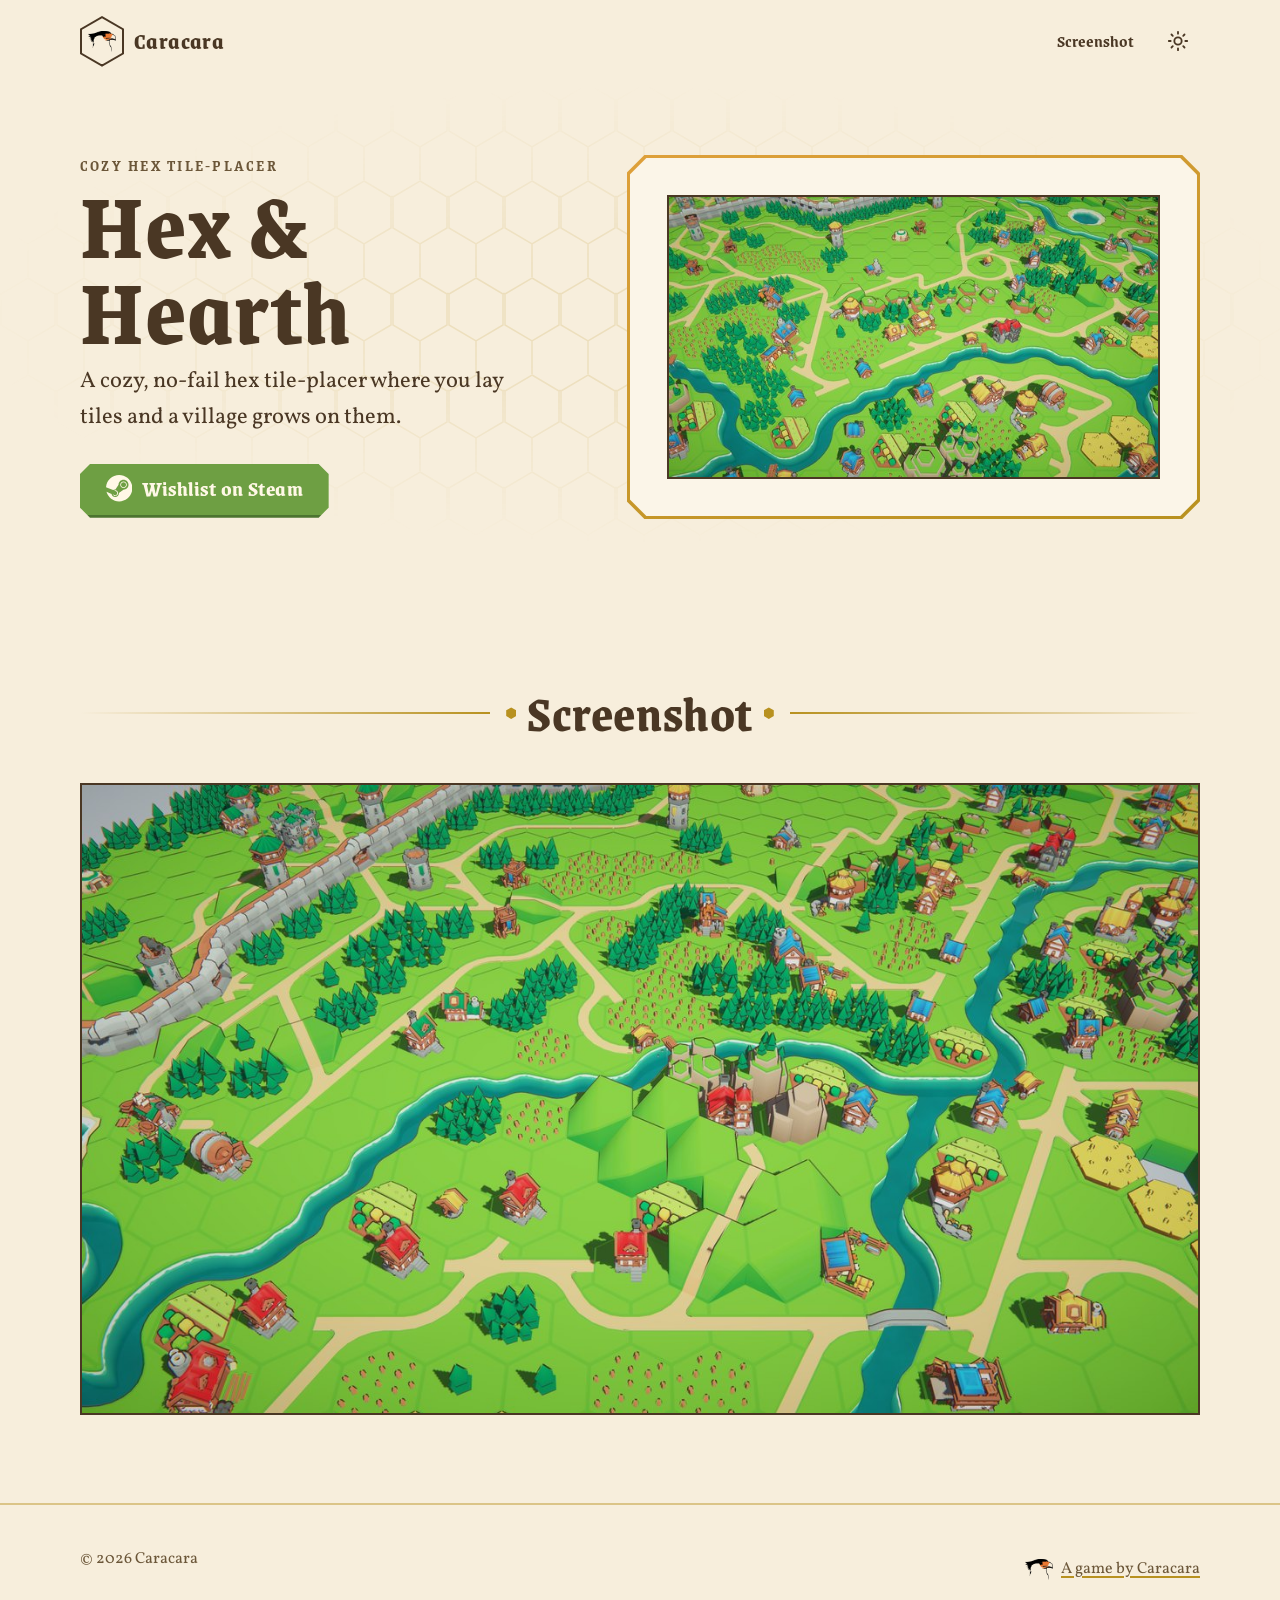
==== games/hex-and-hearth/index.html @ bdda9348 "caracara.games: the studio page and the Hex & Hearth page, from Claude Design's handoff Steam app 52" ====
<!doctype html>
<html lang="en">
<head>
  <meta charset="utf-8">
  <meta name="viewport" content="width=device-width, initial-scale=1">
  <title>Hex &amp; Hearth — a cozy hex tile-placer by Caracara</title>
  <meta name="description" content="Hex &amp; Hearth is a cozy, no-fail hex tile-placer where you lay tiles and a village grows on them.">
  <meta name="theme-color" content="#F7EEDC" media="(prefers-color-scheme: light)">
  <meta name="theme-color" content="#2E251A" media="(prefers-color-scheme: dark)">
  <link rel="canonical" href="https://caracara.games/games/hex-and-hearth/">
  <link rel="icon" type="image/png" href="../../assets/img/caracara-mark.png">
  <meta property="og:type" content="website">
  <meta property="og:title" content="Hex &amp; Hearth">
  <meta property="og:description" content="A cozy, no-fail hex tile-placer. Lay tiles and watch a village grow.">
  <meta property="og:url" content="https://caracara.games/games/hex-and-hearth/">
  <meta property="og:image" content="https://caracara.games/assets/img/hex-and-hearth-og.jpg">
  <meta name="twitter:card" content="summary_large_image">
  <script>try{var t=localStorage.getItem("caracara-theme");if(t)document.documentElement.dataset.theme=t}catch(e){}</script>
  <link rel="preconnect" href="https://fonts.googleapis.com">
  <link rel="preconnect" href="https://fonts.gstatic.com" crossorigin>
  <link rel="stylesheet" href="https://fonts.googleapis.com/css2?family=Grenze:wght@600;700&family=Vollkorn:ital,wght@0,400;0,600;1,400&display=swap">
  <link rel="stylesheet" href="game.css">
</head>
<body>
  <a class="skip" href="#main">Skip to content</a>

  <header class="site-header">
    <div class="wrap">
      <a class="brand" href="../../" aria-label="Caracara studio home">
        <span class="brand-hex" aria-hidden="true"><span><img src="../../assets/img/caracara-mark.png" alt="" width="684" height="521"></span></span>
        Caracara
      </a>
      <nav class="nav" aria-label="Main">
        <a href="#trailer">Screenshot</a>
        <button class="theme-toggle" type="button" aria-label="Toggle dark theme" aria-pressed="false">
          <svg class="sun" viewBox="0 0 24 24" fill="none" stroke="currentColor" stroke-width="2" stroke-linecap="round" aria-hidden="true"><circle cx="12" cy="12" r="4"/><path d="M12 2v2M12 20v2M4.9 4.9l1.4 1.4M17.7 17.7l1.4 1.4M2 12h2M20 12h2M4.9 19.1l1.4-1.4M17.7 6.3l1.4-1.4"/></svg>
          <svg class="moon" viewBox="0 0 24 24" fill="none" stroke="currentColor" stroke-width="2" stroke-linejoin="round" aria-hidden="true"><path d="M20 14.5A8 8 0 1 1 9.5 4a6.5 6.5 0 0 0 10.5 10.5z"/></svg>
        </button>
      </nav>
    </div>
  </header>

  <main id="main">
    <section class="game-hero hexfield" aria-labelledby="hh-title">
      <div class="wrap">
        <div>
          <p class="eyebrow">Cozy hex tile-placer</p>
          <h1 id="hh-title">Hex &amp; Hearth</h1>
          <p class="lede">A cozy, no-fail hex tile-placer where you lay tiles and a village grows on them.</p>
          <a class="btn" href="https://store.steampowered.com/app/5249590/" rel="noopener">
            <svg viewBox="0 0 24 24" aria-hidden="true"><path d="M11.979 0C5.678 0 .511 4.86.022 11.037l6.432 2.658c.545-.371 1.203-.59 1.912-.59.063 0 .125.004.188.006l2.861-4.142V8.91c0-2.495 2.028-4.524 4.524-4.524 2.494 0 4.524 2.031 4.524 4.527s-2.03 4.525-4.524 4.525h-.105l-4.076 2.911c0 .052.004.105.004.159 0 1.875-1.515 3.396-3.39 3.396-1.635 0-3.016-1.173-3.331-2.727L.436 15.27C1.862 20.307 6.486 24 11.979 24c6.627 0 11.999-5.373 11.999-12S18.605 0 11.979 0zM7.54 18.21l-1.473-.61c.262.543.714.999 1.314 1.25 1.297.539 2.793-.076 3.332-1.375.263-.63.264-1.319.005-1.949s-.75-1.121-1.377-1.383c-.624-.26-1.29-.249-1.878-.03l1.523.63c.956.4 1.409 1.5 1.009 2.455-.397.957-1.497 1.41-2.454 1.012H7.54zm11.415-9.303c0-1.662-1.353-3.015-3.015-3.015-1.665 0-3.015 1.353-3.015 3.015 0 1.665 1.35 3.015 3.015 3.015 1.663 0 3.015-1.35 3.015-3.015zm-5.273-.005c0-1.252 1.013-2.266 2.265-2.266 1.249 0 2.266 1.014 2.266 2.266 0 1.251-1.017 2.265-2.266 2.265-1.253 0-2.265-1.014-2.265-2.265z"/></svg>
            Wishlist on Steam
          </a>
        </div>
        <div class="panel gilt">
          <div class="capsule">
            <!-- Stand-in: a still from the game. Swap for the Steam main capsule (616×353, and 1232×706 for 2x) when it exists. -->
            <img src="../../assets/img/hex-and-hearth-capsule-2x.jpg" srcset="../../assets/img/hex-and-hearth-capsule.jpg 616w, ../../assets/img/hex-and-hearth-capsule-2x.jpg 1232w"
                 sizes="(max-width: 760px) 90vw, 560px" alt="A village in Hex &amp; Hearth: houses, fields and a river on green hexes" width="616" height="353" fetchpriority="high">
          </div>
        </div>
      </div>
    </section>

    <section id="trailer" class="section" aria-labelledby="trailer-title">
      <div class="wrap">
        <!-- When the trailer is in, this heading and the nav link go back to "Trailer" -->
        <h2 class="section-title" id="trailer-title"><span>Screenshot</span></h2>
        <div class="trailer">
          <!-- Until there is a trailer, a still from the game. To swap, keep one of:
            <iframe src="https://www.youtube-nocookie.com/embed/VIDEO_ID" title="Hex &amp; Hearth trailer" loading="lazy" allow="encrypted-media; picture-in-picture" allowfullscreen></iframe>
            <video src="assets/trailer.mp4" poster="assets/trailer-poster.jpg" controls preload="none"></video>
            <img src="assets/gameplay.webp" alt="Tiles being placed as a village grows" loading="lazy">
          -->
          <img src="../../assets/img/hex-and-hearth-still.jpg" srcset="../../assets/img/hex-and-hearth-still.jpg 1280w, ../../assets/img/hex-and-hearth-still-2x.jpg 1920w"
               sizes="(max-width: 1160px) 92vw, 1120px" alt="A river winding between farms and houses in Hex &amp; Hearth" width="1280" height="720" loading="lazy">
        </div>
      </div>
    </section>

  </main>

  <footer class="site-footer">
    <div class="wrap">
      <small>© <span id="y">2026</span> Caracara</small>
      <a class="by" href="../../"><img src="../../assets/img/caracara-mark.png" alt="" width="684" height="521">A game by Caracara</a>
    </div>
  </footer>

  <script>
    (function () {
      var root = document.documentElement, btn = document.querySelector(".theme-toggle");
      function isDark() { return root.dataset.theme ? root.dataset.theme === "dark" : matchMedia("(prefers-color-scheme: dark)").matches; }
      function sync() { var d = isDark(); root.dataset.theme = d ? "dark" : "light"; btn.setAttribute("aria-pressed", d); }
      sync();
      btn.addEventListener("click", function () {
        root.dataset.theme = isDark() ? "light" : "dark";
        try { localStorage.setItem("caracara-theme", root.dataset.theme); } catch (e) {}
        sync();
      });
      document.getElementById("y").textContent = new Date().getFullYear();
    })();
  </script>
</body>
</html>
---- games/hex-and-hearth/game.css ----
/* Hex & Hearth — game page (game art style) */

:root {
  --paper: #F7EEDC;
  --paper-2: #EFE2C4;
  --ink: #4A3724;
  --ink-soft: #6B5638;
  --rim: #4A3724;
  --gold: #B8911F;
  --gold-hi: #DEA03A;
  --leaf: #6E9F43;
  --leaf-lip: #4C7430;
  --leaf-ink: #FFF8E6;
  --panel: #FBF5E8;
  --medallion: #F7EEDC;
  --pattern-stroke: %23B8911F;
  --pattern-opacity: .16;
  --chamfer: 18px;
  --display: "Grenze", "Vollkorn", Georgia, serif;
  --body: "Vollkorn", Georgia, "Times New Roman", serif;
  color-scheme: light;
}

@media (prefers-color-scheme: dark) {
  :root:not([data-theme="light"]) {
    --paper: #2E251A;
    --paper-2: #261E15;
    --ink: #EFE6D2;
    --ink-soft: #D2C4A6;
    --rim: #DEA03A;
    --panel: #3A2F22;
    --leaf-lip: #45682B;
    --pattern-opacity: .10;
    color-scheme: dark;
  }
}
:root[data-theme="dark"] {
  --paper: #2E251A;
  --paper-2: #261E15;
  --ink: #EFE6D2;
  --ink-soft: #D2C4A6;
  --rim: #DEA03A;
  --panel: #3A2F22;
  --leaf-lip: #45682B;
  --pattern-opacity: .10;
  color-scheme: dark;
}

*, *::before, *::after { box-sizing: border-box; }
html { scroll-behavior: smooth; -webkit-text-size-adjust: 100%; }
body {
  margin: 0;
  background: var(--paper);
  color: var(--ink);
  font: 400 1.125rem/1.6 var(--body);
  text-rendering: optimizeLegibility;
}
img, svg { display: block; max-width: 100%; height: auto; }
a { color: var(--ink); text-decoration-color: var(--gold); text-underline-offset: .18em; text-decoration-thickness: 2px; }
a:hover { color: var(--ink); text-decoration-color: var(--gold-hi); }
:focus-visible { outline: 3px solid var(--gold-hi); outline-offset: 3px; }

.skip {
  position: absolute; left: 1rem; top: -4rem; z-index: 10;
  background: var(--ink); color: var(--paper); padding: .5rem 1rem;
}
.skip:focus { top: 1rem; }

.wrap { width: min(1120px, 100% - 2.5rem); margin-inline: auto; }

/* Header */
.site-header { padding-block: 1rem; }
.site-header .wrap { display: flex; align-items: center; justify-content: space-between; gap: 1rem; }
.brand { display: flex; align-items: center; gap: .6rem; text-decoration: none; font: 700 1.5rem/1 var(--display); letter-spacing: .02em; }
.brand-hex {
  width: 44px; aspect-ratio: .866; display: grid; place-items: center;
  background: var(--rim);
  clip-path: polygon(50% 0, 100% 25%, 100% 75%, 50% 100%, 0 75%, 0 25%);
}
.brand-hex span {
  width: calc(100% - 4px); aspect-ratio: .866; display: grid; place-items: center;
  background: var(--medallion);
  clip-path: inherit;
}
.brand-hex img { width: 70%; }
.nav { display: flex; align-items: center; gap: .25rem 1.25rem; flex-wrap: wrap; justify-content: flex-end; }
.nav a { font: 600 1.15rem/1 var(--display); text-decoration: none; padding: .5rem .1rem; }
.nav a:hover { text-decoration: underline; text-decoration-color: var(--gold); }
.theme-toggle {
  display: grid; place-items: center; width: 44px; height: 44px;
  border: 0; padding: 0; cursor: pointer; color: var(--ink);
  background: transparent;
}
.theme-toggle svg { width: 22px; height: 22px; }
.theme-toggle .moon { display: none; }
:root[data-theme="dark"] .theme-toggle .sun { display: none; }
:root[data-theme="dark"] .theme-toggle .moon { display: block; }

/* Hex motif ground */
.hexfield {
  position: relative; isolation: isolate;
}
.hexfield::before {
  content: ""; position: absolute; inset: 0; z-index: -1; pointer-events: none;
  opacity: var(--pattern-opacity);
  background-image: url("data:image/svg+xml,%3Csvg xmlns='http://www.w3.org/2000/svg' width='56' height='97' viewBox='0 0 56 97'%3E%3Cpath d='M28 1l27 16v31L28 64 1 48V17zM28 64v33M1 17L-26 1M55 17L82 1' fill='none' stroke='%23B8911F' stroke-width='1.5'/%3E%3C/svg%3E");
  background-size: 56px 97px;
  -webkit-mask-image: radial-gradient(ellipse 70% 60% at 50% 45%, #000 20%, transparent 75%);
          mask-image: radial-gradient(ellipse 70% 60% at 50% 45%, #000 20%, transparent 75%);
}

/* Hero */
.hero { padding-block: clamp(2.5rem, 8vw, 6rem) clamp(3rem, 9vw, 7rem); text-align: center; }
.hero .wrap { display: grid; justify-items: center; gap: clamp(1.25rem, 3vw, 2rem); }
.medallion {
  width: clamp(200px, 36vw, 300px); aspect-ratio: .866;
  display: grid; place-items: center;
  background: linear-gradient(160deg, var(--gold-hi), var(--gold));
  clip-path: polygon(50% 0, 100% 25%, 100% 75%, 50% 100%, 0 75%, 0 25%);
}
.medallion > div {
  width: calc(100% - 10px); aspect-ratio: .866; display: grid; place-items: center;
  background: var(--medallion);
  clip-path: inherit;
}
.medallion img { width: 72%; transform: translate(-3%, 4%); }
.wordmark { width: clamp(220px, 44vw, 380px); }
.hero h1 { margin: 0; }
.tagline {
  margin: 0; max-width: 34ch;
  font: italic 400 clamp(1.25rem, 2.6vw, 1.6rem)/1.4 var(--body);
  color: var(--ink-soft);
  text-wrap: balance;
}

/* Section headings: gold hairline + hex finial */
section { scroll-margin-top: 1rem; }
.section { padding-block: clamp(3rem, 8vw, 5.5rem); }
.section-title {
  display: grid; grid-template-columns: minmax(0, 1fr) auto minmax(0, 1fr); align-items: center; gap: 1rem;
  margin: 0 0 clamp(1.75rem, 4vw, 2.75rem);
  font: 700 clamp(2.25rem, 5vw, 3.25rem)/1 var(--display);
  letter-spacing: .01em; text-align: center;
}
.section-title::before, .section-title::after {
  content: ""; height: 2px;
  background: linear-gradient(90deg, transparent, var(--gold));
}
.section-title::after { background: linear-gradient(270deg, transparent, var(--gold)); }
.section-title span { display: inline-flex; align-items: center; gap: .7rem; }
.section-title span::before, .section-title span::after {
  content: ""; width: 10px; aspect-ratio: .866; background: var(--gold);
  clip-path: polygon(50% 0, 100% 25%, 100% 75%, 50% 100%, 0 75%, 0 25%);
}

/* Chamfered-octagon panel */
.panel {
  --c: var(--chamfer);
  position: relative; isolation: isolate;
  padding: clamp(1.25rem, 3.5vw, 2.5rem);
}
.panel::before, .panel::after {
  content: ""; position: absolute; z-index: -1;
  clip-path: polygon(var(--c) 0, calc(100% - var(--c)) 0, 100% var(--c), 100% calc(100% - var(--c)), calc(100% - var(--c)) 100%, var(--c) 100%, 0 calc(100% - var(--c)), 0 var(--c));
}
.panel::before { inset: 0; background: var(--rim); }
.panel::after { inset: 2px; background: var(--panel); --c: calc(var(--chamfer) - 1px); }
.panel.gilt::before { background: linear-gradient(160deg, var(--gold-hi), var(--gold)); }
.panel.gilt::after { inset: 3px; }

/* Game feature */
.game {
  display: grid; gap: clamp(1.5rem, 4vw, 2.5rem);
  grid-template-columns: minmax(0, 1.1fr) minmax(0, 1fr);
  align-items: center;
}
.capsule { border: 2px solid var(--rim); background: var(--paper-2); }
.capsule img { width: 100%; aspect-ratio: 616 / 353; object-fit: cover; }
.eyebrow {
  margin: 0 0 .25rem;
  font: 600 1rem/1.2 var(--display); letter-spacing: .14em; text-transform: uppercase;
  color: var(--ink-soft);
}
.game h3 { margin: 0 0 .75rem; font: 700 clamp(2.25rem, 5vw, 3.25rem)/1 var(--display); }
.game p { margin: 0 0 1.5rem; max-width: 46ch; text-wrap: pretty; }
.game .note { margin: .75rem 0 0; font-size: 1rem; color: var(--ink-soft); }
.trailer { grid-column: 1 / -1; border: 2px solid var(--rim); background: var(--paper-2); }
.trailer > * { display: block; width: 100%; aspect-ratio: 16 / 9; border: 0; object-fit: cover; }

/* Primary button: leaf-green chamfer with a 3px lip */
.btn {
  --c: 10px;
  display: inline-flex; align-items: center; gap: .6rem;
  min-height: 52px; padding: .7rem 1.6rem 1rem;
  font: 700 1.375rem/1 var(--display); letter-spacing: .02em;
  color: var(--leaf-ink); text-decoration: none;
  background: linear-gradient(to top, var(--leaf-lip) 3px, var(--leaf) 3px);
  clip-path: polygon(var(--c) 0, calc(100% - var(--c)) 0, 100% var(--c), 100% calc(100% - var(--c)), calc(100% - var(--c)) 100%, var(--c) 100%, 0 calc(100% - var(--c)), 0 var(--c));
  transition: transform .15s ease, filter .15s ease;
}
.btn:hover { color: var(--leaf-ink); filter: brightness(1.06); transform: translateY(-2px); }
.btn:active { transform: translateY(1px); background: var(--leaf-lip); }
.btn svg { width: 1.2em; height: 1.2em; fill: currentColor; }
.btn:focus-visible { outline: none; filter: drop-shadow(0 0 0 var(--gold-hi)) drop-shadow(0 0 3px var(--gold-hi)); }

/* About */
.about p {
  margin: 0 auto; max-width: 60ch; text-align: center;
  font-size: clamp(1.15rem, 2vw, 1.3rem); text-wrap: pretty;
}

/* Contact */
.contact-grid { display: grid; gap: 1.25rem; grid-template-columns: repeat(auto-fit, minmax(min(100%, 300px), 1fr)); }
.contact-grid h3 { margin: 0 0 .35rem; font: 700 1.75rem/1.1 var(--display); }
.contact-grid p { margin: 0 0 .75rem; color: var(--ink-soft); }
.contact-grid a.big { font: 600 clamp(1.2rem, 2.4vw, 1.4rem)/1.3 var(--body); overflow-wrap: anywhere; }

/* Footer */
.site-footer { padding-block: 2rem 2.5rem; border-top: 2px solid color-mix(in srgb, var(--gold) 45%, transparent); }
.site-footer .wrap { display: flex; flex-wrap: wrap; align-items: center; justify-content: space-between; gap: 1rem; }
.site-footer small { font-size: 1rem; color: var(--ink-soft); }
.social { display: flex; gap: .5rem; list-style: none; margin: 0; padding: 0; }
.social a {
  position: relative;
  width: 48px; aspect-ratio: .866; display: grid; place-items: center;
  color: var(--ink); background: var(--rim);
  clip-path: polygon(50% 0, 100% 25%, 100% 75%, 50% 100%, 0 75%, 0 25%);
  transition: background .15s ease;
}
.social a > span {
  width: calc(100% - 4px); aspect-ratio: .866; display: grid; place-items: center;
  background: var(--panel); clip-path: inherit;
}
.social a:hover { background: var(--gold-hi); }
.social a:focus-visible { outline: none; background: var(--gold-hi); }
.social svg { width: 20px; height: 20px; fill: currentColor; }

.sr-only { position: absolute; width: 1px; height: 1px; margin: -1px; padding: 0; border: 0; overflow: hidden; clip: rect(0 0 0 0); white-space: nowrap; }

@media (max-width: 760px) {
  .game { grid-template-columns: 1fr; }
  .nav a.hide-sm { display: none; }
}
@media (prefers-reduced-motion: reduce) {
  html { scroll-behavior: auto; }
  * { transition: none !important; }
}

/* Game hero */
.game-hero { padding-block: clamp(2rem, 6vw, 4.5rem) clamp(3rem, 7vw, 5rem); }
.game-hero .wrap { display: grid; gap: clamp(1.5rem, 4vw, 3rem); grid-template-columns: minmax(0, 1fr) minmax(0, 1.15fr); align-items: center; }
.game-hero h1 { margin: 0 0 .75rem; font: 700 clamp(3.25rem, 9vw, 6rem)/.9 var(--display); letter-spacing: .01em; }
.game-hero .lede { margin: 0 0 1.75rem; max-width: 36ch; font-size: clamp(1.2rem, 2.2vw, 1.4rem); text-wrap: pretty; }
.by { display: inline-flex; align-items: center; gap: .5rem; margin-top: 1.25rem; font-size: 1rem; color: var(--ink-soft); }
.by img { width: 28px; }
@media (max-width: 760px) { .game-hero .wrap { grid-template-columns: 1fr; } }
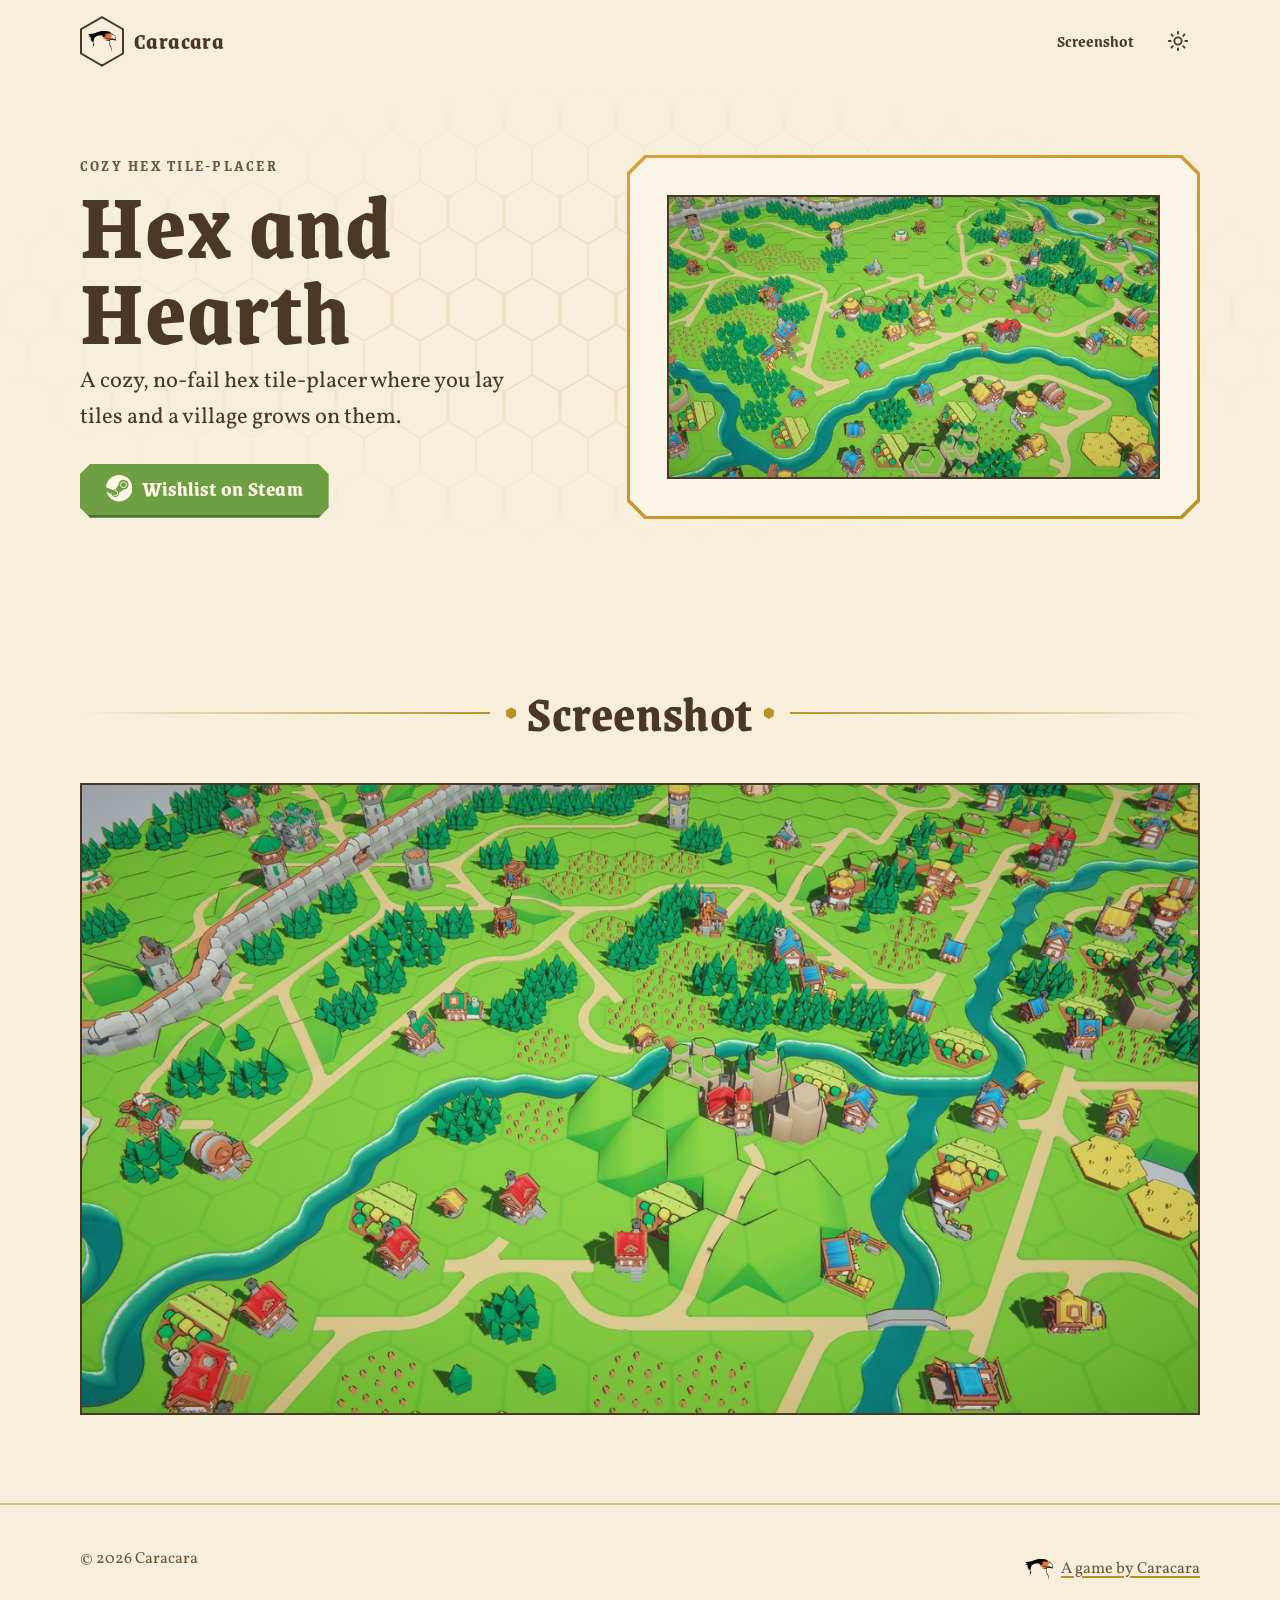
==== commit 51af3b15: "The game is "Hex and Hearth" now, spelled out Co-Authored-By: Claude Opus 5.5 <noreply@anthropic.com" ====
--- a/games/hex-and-hearth/index.html
+++ b/games/hex-and-hearth/index.html
@@ -3,14 +3,14 @@
 <head>
   <meta charset="utf-8">
   <meta name="viewport" content="width=device-width, initial-scale=1">
-  <title>Hex &amp; Hearth — a cozy hex tile-placer by Caracara</title>
-  <meta name="description" content="Hex &amp; Hearth is a cozy, no-fail hex tile-placer where you lay tiles and a village grows on them.">
+  <title>Hex and Hearth — a cozy hex tile-placer by Caracara</title>
+  <meta name="description" content="Hex and Hearth is a cozy, no-fail hex tile-placer where you lay tiles and a village grows on them.">
   <meta name="theme-color" content="#F7EEDC" media="(prefers-color-scheme: light)">
   <meta name="theme-color" content="#2E251A" media="(prefers-color-scheme: dark)">
   <link rel="canonical" href="https://caracara.games/games/hex-and-hearth/">
   <link rel="icon" type="image/png" href="../../assets/img/caracara-mark.png">
   <meta property="og:type" content="website">
-  <meta property="og:title" content="Hex &amp; Hearth">
+  <meta property="og:title" content="Hex and Hearth">
   <meta property="og:description" content="A cozy, no-fail hex tile-placer. Lay tiles and watch a village grow.">
   <meta property="og:url" content="https://caracara.games/games/hex-and-hearth/">
   <meta property="og:image" content="https://caracara.games/assets/img/hex-and-hearth-og.jpg">
@@ -45,7 +45,7 @@
       <div class="wrap">
         <div>
           <p class="eyebrow">Cozy hex tile-placer</p>
-          <h1 id="hh-title">Hex &amp; Hearth</h1>
+          <h1 id="hh-title">Hex and Hearth</h1>
           <p class="lede">A cozy, no-fail hex tile-placer where you lay tiles and a village grows on them.</p>
           <a class="btn" href="https://store.steampowered.com/app/5249590/" rel="noopener">
             <svg viewBox="0 0 24 24" aria-hidden="true"><path d="M11.979 0C5.678 0 .511 4.86.022 11.037l6.432 2.658c.545-.371 1.203-.59 1.912-.59.063 0 .125.004.188.006l2.861-4.142V8.91c0-2.495 2.028-4.524 4.524-4.524 2.494 0 4.524 2.031 4.524 4.527s-2.03 4.525-4.524 4.525h-.105l-4.076 2.911c0 .052.004.105.004.159 0 1.875-1.515 3.396-3.39 3.396-1.635 0-3.016-1.173-3.331-2.727L.436 15.27C1.862 20.307 6.486 24 11.979 24c6.627 0 11.999-5.373 11.999-12S18.605 0 11.979 0zM7.54 18.21l-1.473-.61c.262.543.714.999 1.314 1.25 1.297.539 2.793-.076 3.332-1.375.263-.63.264-1.319.005-1.949s-.75-1.121-1.377-1.383c-.624-.26-1.29-.249-1.878-.03l1.523.63c.956.4 1.409 1.5 1.009 2.455-.397.957-1.497 1.41-2.454 1.012H7.54zm11.415-9.303c0-1.662-1.353-3.015-3.015-3.015-1.665 0-3.015 1.353-3.015 3.015 0 1.665 1.35 3.015 3.015 3.015 1.663 0 3.015-1.35 3.015-3.015zm-5.273-.005c0-1.252 1.013-2.266 2.265-2.266 1.249 0 2.266 1.014 2.266 2.266 0 1.251-1.017 2.265-2.266 2.265-1.253 0-2.265-1.014-2.265-2.265z"/></svg>
@@ -56,7 +56,7 @@
           <div class="capsule">
             <!-- Stand-in: a still from the game. Swap for the Steam main capsule (616×353, and 1232×706 for 2x) when it exists. -->
             <img src="../../assets/img/hex-and-hearth-capsule-2x.jpg" srcset="../../assets/img/hex-and-hearth-capsule.jpg 616w, ../../assets/img/hex-and-hearth-capsule-2x.jpg 1232w"
-                 sizes="(max-width: 760px) 90vw, 560px" alt="A village in Hex &amp; Hearth: houses, fields and a river on green hexes" width="616" height="353" fetchpriority="high">
+                 sizes="(max-width: 760px) 90vw, 560px" alt="A village in Hex and Hearth: houses, fields and a river on green hexes" width="616" height="353" fetchpriority="high">
           </div>
         </div>
       </div>
@@ -68,12 +68,12 @@
         <h2 class="section-title" id="trailer-title"><span>Screenshot</span></h2>
         <div class="trailer">
           <!-- Until there is a trailer, a still from the game. To swap, keep one of:
-            <iframe src="https://www.youtube-nocookie.com/embed/VIDEO_ID" title="Hex &amp; Hearth trailer" loading="lazy" allow="encrypted-media; picture-in-picture" allowfullscreen></iframe>
+            <iframe src="https://www.youtube-nocookie.com/embed/VIDEO_ID" title="Hex and Hearth trailer" loading="lazy" allow="encrypted-media; picture-in-picture" allowfullscreen></iframe>
             <video src="assets/trailer.mp4" poster="assets/trailer-poster.jpg" controls preload="none"></video>
             <img src="assets/gameplay.webp" alt="Tiles being placed as a village grows" loading="lazy">
           -->
           <img src="../../assets/img/hex-and-hearth-still.jpg" srcset="../../assets/img/hex-and-hearth-still.jpg 1280w, ../../assets/img/hex-and-hearth-still-2x.jpg 1920w"
-               sizes="(max-width: 1160px) 92vw, 1120px" alt="A river winding between farms and houses in Hex &amp; Hearth" width="1280" height="720" loading="lazy">
+               sizes="(max-width: 1160px) 92vw, 1120px" alt="A river winding between farms and houses in Hex and Hearth" width="1280" height="720" loading="lazy">
         </div>
       </div>
     </section>
--- a/games/hex-and-hearth/game.css
+++ b/games/hex-and-hearth/game.css
@@ -1,4 +1,4 @@
-/* Hex & Hearth — game page (game art style) */
+/* Hex and Hearth — game page (game art style) */
 
 :root {
   --paper: #F7EEDC;
